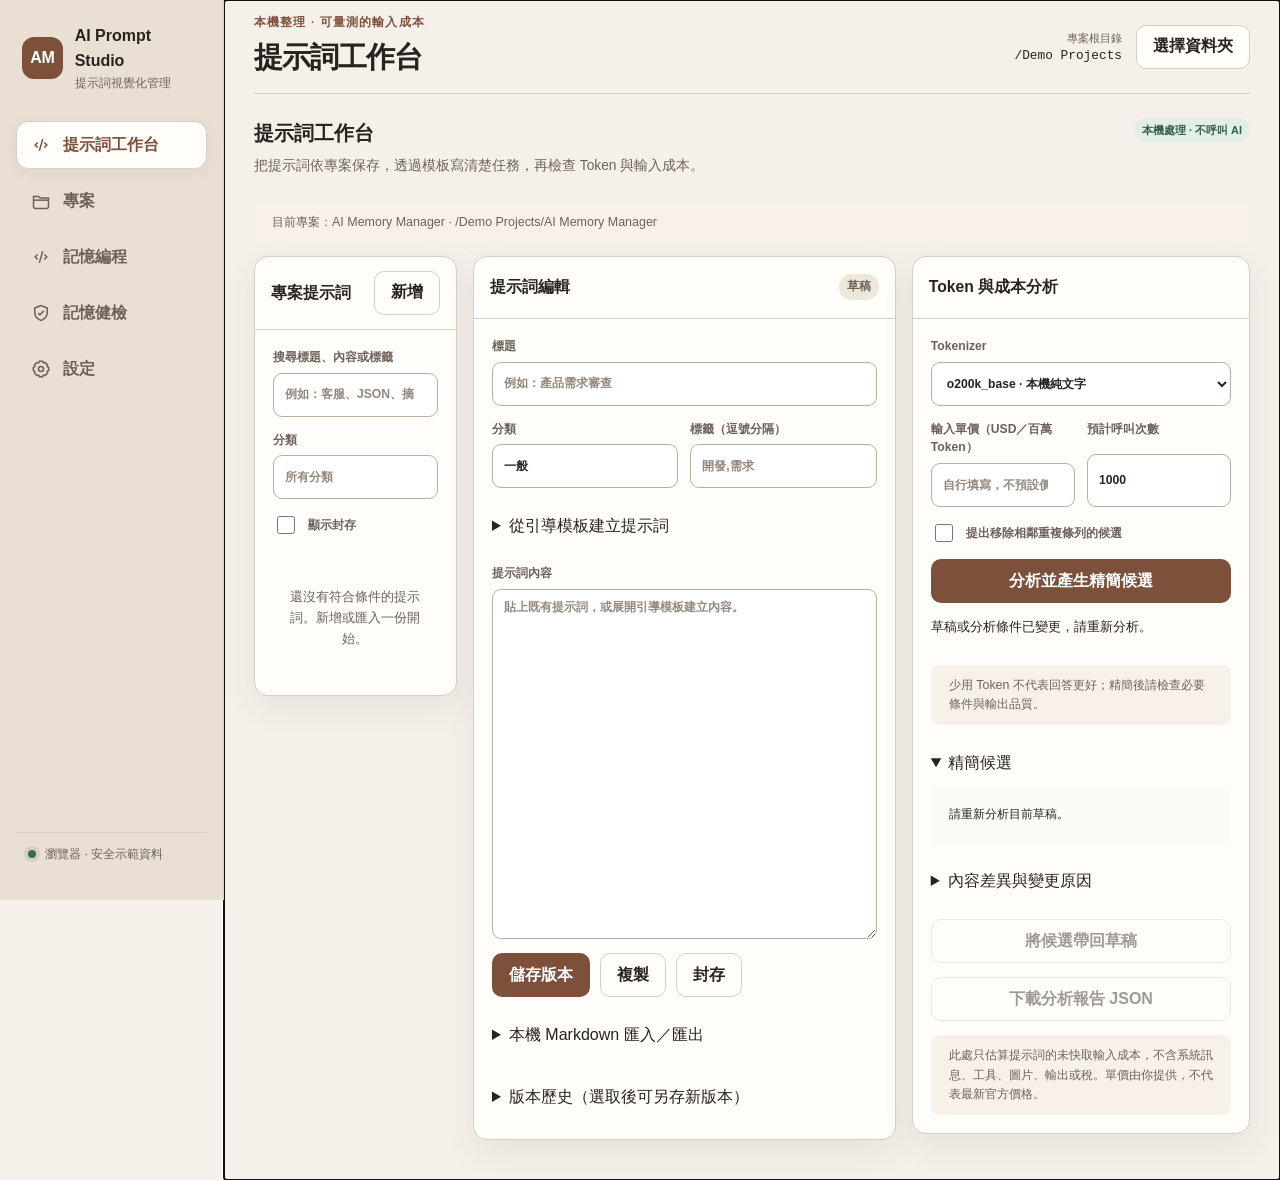
==== web-preview/index.html @ 44992b5a "Initial release of AI Prompt Studio" ====
<!doctype html>
<html lang="zh-Hant">
  <head>
    <meta charset="utf-8">
    <meta name="viewport" content="width=device-width, initial-scale=1">
    <meta name="color-scheme" content="light dark">
    <title>AI Prompt Studio · 提示詞視覺化管理</title>
    <link rel="stylesheet" href="./styles.css?v=2">
  </head>
  <body>
    <a class="skip-link" href="#mainContent">跳到主要內容</a>
    <div class="app-shell">
      <aside class="sidebar" aria-label="主導航">
        <div class="brand">
          <div class="brand-mark" aria-hidden="true">AM</div>
          <div><strong>AI Prompt Studio</strong><span>提示詞視覺化管理</span></div>
        </div>
        <nav class="nav-list" id="navList"></nav>
        <div class="sidebar-status">
          <span class="status-dot" aria-hidden="true"></span>
          <span id="runtimeLabel">確認執行環境中</span>
        </div>
      </aside>

      <main class="workspace" id="mainContent" tabindex="-1">
        <header class="topbar">
          <div>
            <p class="eyebrow">本機整理 · 可量測的輸入成本</p>
            <h1 id="pageTitle">專案</h1>
          </div>
          <div class="root-control">
            <div><span>專案根目錄</span><strong id="rootPathLabel">尚未選擇</strong></div>
            <button class="button secondary" id="chooseRootButton" type="button">選擇資料夾</button>
          </div>
        </header>

        <div class="global-message hidden" id="globalMessage" role="alert"></div>

        <section class="page" id="page-prompts" aria-labelledby="pageTitle"></section>

        <section class="page active" id="page-projects" aria-labelledby="pageTitle">
          <div class="page-intro">
            <div><h2>專案與記憶檔案</h2><p>先確認每個專案有哪些 Markdown，以及哪些會被 Agent 當成指令或記憶。</p></div>
            <button class="button secondary" id="refreshProjectsButton" type="button" disabled>重新掃描</button>
          </div>
          <div class="project-layout">
            <section class="panel project-list-panel" aria-labelledby="projectListTitle">
              <div class="panel-heading"><div><span class="step">01</span><h3 id="projectListTitle">選擇專案</h3></div><span class="count" id="projectCount">0</span></div>
              <div class="selection-list" id="projectList"><div class="empty-state">選擇根目錄後顯示專案。</div></div>
            </section>
            <section class="panel file-list-panel" aria-labelledby="fileListTitle">
              <div class="panel-heading"><div><span class="step">02</span><h3 id="fileListTitle">Markdown 地圖</h3></div><span class="count" id="fileCount">0</span></div>
              <div class="project-summary" id="projectSummary"></div>
              <div class="file-table-wrap">
                <table class="file-table">
                  <thead><tr><th>檔案</th><th>辨識結果</th><th>大小</th><th><span class="sr-only">操作</span></th></tr></thead>
                  <tbody id="fileTableBody"><tr><td colspan="4" class="empty-cell">尚未選擇專案。</td></tr></tbody>
                </table>
              </div>
            </section>
            <section class="panel file-preview-panel" aria-labelledby="filePreviewTitle">
              <div class="panel-heading"><div><span class="step">03</span><h3 id="filePreviewTitle">內容預覽</h3></div></div>
              <div class="preview-path" id="previewPath">未選擇檔案</div>
              <pre class="code-view muted" id="filePreview">從中間列表選擇 Markdown。</pre>
            </section>
          </div>
        </section>

        <section class="page" id="page-programming" aria-labelledby="pageTitle">
          <div class="page-intro">
            <div><h2>記憶編程</h2><p>結構化輸入會由本機規則編譯成 Markdown；先預覽與檢查 Diff，再安全寫回。</p></div>
            <div class="flow-steps" aria-label="操作流程"><span class="active">選檔</span><span>填寫</span><span>預覽</span><span>套用</span></div>
          </div>
          <div class="programming-layout">
            <section class="panel compiler-panel">
              <fieldset class="selector-grid">
                <legend>記憶檔案</legend>
                <label>Agent<select id="agentSelect"></select></label>
                <label>原生檔案<select id="fileTypeSelect"></select></label>
                <label class="wide">專案內路徑<input id="relativePathInput" type="text" autocomplete="off" spellcheck="false"></label>
              </fieldset>
              <div class="source-note" id="agentBehavior"></div>
              <div class="module-heading"><div><h3>選擇記憶模組</h3><p>只顯示適用於目前檔案的模組。</p></div></div>
              <div class="module-list" id="moduleList"></div>
              <form id="moduleForm" class="module-form" novalidate></form>
              <div class="sticky-actions">
                <button class="button secondary" id="clearFormButton" type="button">清除欄位</button>
                <button class="button primary" id="compileButton" type="button">產生預覽</button>
              </div>
            </section>
            <section class="panel result-panel">
              <div class="result-toolbar">
                <div class="segmented" role="tablist" aria-label="輸出檢視">
                  <button class="segment active" id="previewTab" role="tab" aria-selected="true" type="button">Markdown 預覽</button>
                  <button class="segment" id="diffTab" role="tab" aria-selected="false" type="button">Diff</button>
                </div>
                <button class="button primary" id="applyButton" type="button" disabled>套用到檔案</button>
              </div>
              <div class="compiler-status" id="compilerStatus">填寫左側欄位後產生預覽。</div>
              <div class="warning-list hidden" id="compileWarnings" role="status"></div>
              <pre class="code-view result-code" id="compileOutput"># 等待產生內容</pre>
              <div class="history-section">
                <div class="panel-heading"><div><h3>最近變更</h3></div><button class="text-button" id="refreshHistoryButton" type="button">重新整理</button></div>
                <div class="history-list" id="historyList"><div class="empty-state">尚無變更紀錄。</div></div>
              </div>
            </section>
          </div>
        </section>

        <section class="page" id="page-health" aria-labelledby="pageTitle">
          <div class="page-intro">
            <div><h2>記憶健檢</h2><p>檢查檔名、作用域、重複內容、檔案大小與可能洩漏的敏感資訊；不會自動修改。</p></div>
            <div class="inline-actions"><label>模擬 Agent<select id="healthAgentSelect"></select></label><button class="button primary" id="runHealthButton" type="button">開始健檢</button></div>
          </div>
          <div class="stat-grid" id="healthStats">
            <article class="stat-card"><span>錯誤</span><strong>—</strong></article><article class="stat-card"><span>警告</span><strong>—</strong></article><article class="stat-card"><span>提醒</span><strong>—</strong></article><article class="stat-card"><span>估算 token</span><strong>—</strong></article>
          </div>
          <div class="health-layout">
            <section class="panel"><div class="panel-heading"><div><h3>有效記憶模擬</h3><p id="loadBehavior">選擇專案後開始健檢。</p></div></div><ol class="memory-stack" id="effectiveFiles"><li class="empty-state">尚無結果。</li></ol></section>
            <section class="panel"><div class="panel-heading"><div><h3>健檢結果</h3></div><span class="count" id="issueCount">0</span></div><div class="issue-list" id="issueList"><div class="empty-state">健檢結果會顯示在這裡。</div></div></section>
          </div>
        </section>

        <section class="page" id="page-settings" aria-labelledby="pageTitle">
          <div class="page-intro"><div><h2>設定與規格來源</h2><p>確認 App 使用的 Agent 規格版本、查證日期與官方來源。</p></div></div>
          <div class="settings-layout">
            <section class="panel setting-card"><h3>本機安全</h3><dl><div><dt>核心模式</dt><dd>完全離線，不需 API Key</dd></div><div><dt>寫入方式</dt><dd>managed section + atomic replace</dd></div><div><dt>備份位置</dt><dd>macOS Application Support</dd></div></dl></section>
            <section class="panel setting-card"><h3>Agent 規格目錄</h3><dl><div><dt>版本</dt><dd id="catalogVersion">—</dd></div><div><dt>最後查證</dt><dd id="catalogVerified">—</dd></div><div><dt>正式支援</dt><dd>Codex、Claude Code、Gemini CLI、OpenClaw</dd></div></dl></section>
            <section class="panel sources-card"><div class="panel-heading"><div><h3>官方與代表性來源</h3><p>App 不會在執行時連線或自動下載模板。</p></div></div><div class="source-list" id="sourceList"></div></section>
            <section class="panel sources-card"><div class="panel-heading"><div><h3>第二階段相容性</h3><p>目前只提供資料說明，不承諾可寫入。</p></div></div><div class="future-list" id="futureList"></div></section>
          </div>
        </section>
      </main>
    </div>
    <div class="toast" id="toast" role="status" aria-live="polite"></div>
    <script type="module" src="./app.js?v=2"></script>
  </body>
</html>
---- web-preview/styles.css ----
:root {
  color-scheme: light;
  --bg: #f5f1ea;
  --surface: #fffdf9;
  --surface-strong: #ffffff;
  --surface-muted: #eee7dc;
  --text: #28231f;
  --text-muted: #6d6259;
  --border: #d8cec1;
  --border-strong: #bfae9d;
  --primary: #7d503c;
  --primary-hover: #684231;
  --primary-soft: #f1e1d7;
  --accent: #3f6956;
  --danger: #a43d3d;
  --warning: #93621c;
  --info: #496b80;
  --focus: #275f97;
  --shadow: 0 12px 32px rgb(65 48 36 / 8%);
  --radius-sm: 8px;
  --radius-md: 14px;
  --radius-lg: 20px;
  --sidebar-width: 224px;
  font-family: -apple-system, BlinkMacSystemFont, "SF Pro Text", "PingFang TC", "Noto Sans TC", sans-serif;
  font-size: 16px;
}

* { box-sizing: border-box; }
html, body { min-height: 100%; margin: 0; }
body { background: var(--bg); color: var(--text); line-height: 1.55; }
button, input, select, textarea { font: inherit; }
button, select { cursor: pointer; }
button:focus-visible, input:focus-visible, select:focus-visible, textarea:focus-visible, a:focus-visible { outline: 3px solid color-mix(in srgb, var(--focus) 36%, transparent); outline-offset: 2px; }
.sr-only { position: absolute; width: 1px; height: 1px; padding: 0; margin: -1px; overflow: hidden; clip: rect(0,0,0,0); white-space: nowrap; border: 0; }
.skip-link { position: fixed; left: 16px; top: -60px; z-index: 1000; padding: 10px 14px; border-radius: 8px; background: var(--text); color: white; transition: top 180ms ease; }
.skip-link:focus { top: 16px; }

.app-shell { min-height: 100dvh; display: grid; grid-template-columns: var(--sidebar-width) minmax(0, 1fr); }
.sidebar { position: sticky; top: 0; height: 100dvh; padding: 24px 16px; display: flex; flex-direction: column; gap: 28px; background: #e9dfd2; border-right: 1px solid var(--border); }
.brand { display: flex; align-items: center; gap: 12px; padding: 0 6px; }
.brand-mark { width: 42px; height: 42px; display: grid; place-items: center; border-radius: 12px; background: var(--primary); color: white; font-weight: 750; letter-spacing: -.03em; }
.brand strong, .brand span { display: block; }
.brand strong { font-size: 1rem; }
.brand span { color: var(--text-muted); font-size: .78rem; }
.nav-list { display: grid; gap: 8px; }
.nav-button { min-height: 48px; width: 100%; display: flex; align-items: center; gap: 12px; padding: 0 14px; border: 1px solid transparent; border-radius: 12px; background: transparent; color: var(--text-muted); text-align: left; font-weight: 650; transition: background 180ms ease, color 180ms ease, border-color 180ms ease; }
.nav-button svg { width: 20px; height: 20px; stroke-width: 1.8; }
.nav-button:hover { background: rgb(255 255 255 / 46%); color: var(--text); }
.nav-button.active { background: var(--surface); color: var(--primary); border-color: var(--border); box-shadow: 0 4px 14px rgb(64 43 30 / 6%); }
.sidebar-status { margin-top: auto; display: flex; align-items: center; gap: 9px; padding: 12px; color: var(--text-muted); font-size: .78rem; border-top: 1px solid var(--border); }
.status-dot { width: 8px; height: 8px; border-radius: 999px; background: var(--accent); box-shadow: 0 0 0 4px rgb(63 105 86 / 12%); }

.workspace { min-width: 0; padding: 0 30px 40px; }
.topbar { min-height: 94px; display: flex; align-items: center; justify-content: space-between; gap: 24px; border-bottom: 1px solid var(--border); }
.eyebrow { margin: 0 0 2px; color: var(--primary); font-size: .72rem; font-weight: 750; letter-spacing: .1em; text-transform: uppercase; }
h1, h2, h3, p { margin-top: 0; }
h1 { margin-bottom: 0; font-size: clamp(1.45rem, 2.3vw, 2rem); letter-spacing: -.035em; }
h2 { margin-bottom: 6px; font-size: 1.25rem; }
h3 { margin-bottom: 0; font-size: .98rem; }
.root-control { max-width: min(52vw, 620px); display: flex; align-items: center; gap: 14px; }
.root-control > div { min-width: 0; text-align: right; }
.root-control span, .root-control strong { display: block; }
.root-control span { color: var(--text-muted); font-size: .7rem; }
.root-control strong { overflow: hidden; text-overflow: ellipsis; white-space: nowrap; font: 500 .8rem ui-monospace, SFMono-Regular, Menlo, monospace; }

.button { min-height: 44px; padding: 0 16px; border-radius: 10px; border: 1px solid transparent; font-weight: 700; transition: background 160ms ease, border-color 160ms ease, color 160ms ease, opacity 160ms ease; }
.button.primary { background: var(--primary); color: white; }
.button.primary:hover:not(:disabled) { background: var(--primary-hover); }
.button.secondary { background: var(--surface); border-color: var(--border); color: var(--text); }
.button.secondary:hover:not(:disabled) { border-color: var(--border-strong); background: white; }
.button:disabled { cursor: not-allowed; opacity: .45; }
.text-button { min-height: 40px; border: 0; background: transparent; color: var(--primary); font-weight: 700; }

.global-message { margin: 18px 0 -2px; padding: 12px 14px; border: 1px solid #e3b6b6; border-radius: 10px; background: #fff0f0; color: #7f2525; }
.hidden { display: none !important; }
.page { display: none; padding-top: 24px; }
.page.active { display: block; animation: reveal 180ms ease-out; }
@keyframes reveal { from { opacity: 0; transform: translateY(3px); } to { opacity: 1; transform: none; } }
.page-intro { min-height: 64px; margin-bottom: 20px; display: flex; align-items: flex-start; justify-content: space-between; gap: 20px; }
.page-intro p, .panel-heading p, .module-heading p { margin-bottom: 0; color: var(--text-muted); font-size: .86rem; }

.panel { min-width: 0; border: 1px solid var(--border); border-radius: var(--radius-md); background: var(--surface); box-shadow: var(--shadow); overflow: hidden; }
.panel-heading { min-height: 62px; padding: 14px 16px; display: flex; align-items: center; justify-content: space-between; gap: 12px; border-bottom: 1px solid var(--border); }
.panel-heading > div:first-child { display: flex; align-items: center; gap: 10px; min-width: 0; }
.panel-heading > div:first-child:has(p) { display: block; }
.step { width: 27px; height: 27px; display: grid; place-items: center; border-radius: 8px; background: var(--primary-soft); color: var(--primary); font-size: .68rem; font-weight: 800; }
.count { min-width: 28px; height: 26px; padding: 0 8px; display: grid; place-items: center; border-radius: 999px; background: var(--surface-muted); color: var(--text-muted); font-size: .72rem; font-weight: 750; }
.empty-state, .empty-cell { padding: 24px 16px; color: var(--text-muted); font-size: .84rem; text-align: center; }

.project-layout { display: grid; grid-template-columns: minmax(180px, .72fr) minmax(420px, 1.65fr) minmax(280px, 1fr); gap: 16px; min-height: 590px; }
.selection-list { padding: 8px; display: grid; align-content: start; gap: 4px; }
.selection-item { width: 100%; min-height: 48px; padding: 9px 10px; display: flex; align-items: center; justify-content: space-between; gap: 8px; border: 1px solid transparent; border-radius: 9px; background: transparent; color: var(--text); text-align: left; }
.selection-item:hover { background: var(--surface-muted); }
.selection-item.active { background: var(--primary-soft); border-color: #dbc0b0; color: #5f3928; }
.selection-item small { color: var(--text-muted); }
.project-summary { min-height: 48px; padding: 10px 16px; display: flex; align-items: center; gap: 8px; border-bottom: 1px solid var(--border); color: var(--text-muted); font-size: .78rem; }
.agent-chip, .recognition-chip { display: inline-flex; align-items: center; min-height: 24px; padding: 2px 8px; border-radius: 999px; background: #e3eee7; color: #315d49; font-size: .68rem; font-weight: 700; white-space: nowrap; }
.recognition-chip.generic { background: var(--surface-muted); color: var(--text-muted); }
.classification { display: flex; align-items: center; gap: 6px; margin: 2px 0; }
.classification small { color: var(--text-muted); font-size: .66rem; line-height: 1.35; }
.file-table-wrap { max-height: 518px; overflow: auto; }
.file-table { width: 100%; border-collapse: collapse; font-size: .79rem; }
.file-table th { position: sticky; top: 0; z-index: 1; padding: 9px 12px; background: #f8f4ee; color: var(--text-muted); text-align: left; font-size: .69rem; letter-spacing: .03em; }
.file-table td { padding: 11px 12px; border-top: 1px solid var(--border); vertical-align: middle; }
.file-name { max-width: 280px; overflow-wrap: anywhere; font-family: ui-monospace, SFMono-Regular, Menlo, monospace; }
.row-action { min-width: 40px; min-height: 40px; border: 0; border-radius: 8px; background: transparent; color: var(--primary); font-weight: 700; }
.row-action:hover { background: var(--primary-soft); }
.file-preview-panel { display: flex; flex-direction: column; }
.preview-path { padding: 10px 14px; border-bottom: 1px solid var(--border); color: var(--text-muted); font: .74rem ui-monospace, SFMono-Regular, Menlo, monospace; overflow-wrap: anywhere; }
.code-view { margin: 0; padding: 18px; overflow: auto; white-space: pre-wrap; overflow-wrap: anywhere; color: #292623; background: #fbfaf7; font: .76rem/1.65 ui-monospace, SFMono-Regular, Menlo, Monaco, monospace; tab-size: 2; }
.file-preview-panel .code-view { flex: 1; max-height: 512px; }
.code-view.muted { color: var(--text-muted); }

.programming-layout { display: grid; grid-template-columns: minmax(430px, .92fr) minmax(500px, 1.08fr); gap: 16px; align-items: start; }
.compiler-panel { overflow: visible; }
.selector-grid { margin: 0; padding: 18px; display: grid; grid-template-columns: 1fr 1fr; gap: 12px; border: 0; border-bottom: 1px solid var(--border); }
.selector-grid legend { padding-top: 18px; font-weight: 750; }
label { display: grid; gap: 6px; color: var(--text-muted); font-size: .76rem; font-weight: 650; }
label.wide { grid-column: 1 / -1; }
input, select, textarea { width: 100%; min-height: 44px; padding: 9px 11px; border: 1px solid var(--border-strong); border-radius: 9px; background: var(--surface-strong); color: var(--text); }
textarea { min-height: 96px; resize: vertical; line-height: 1.5; }
input::placeholder, textarea::placeholder { color: #94887e; }
.source-note { padding: 11px 18px; background: #f7f1e9; color: var(--text-muted); font-size: .78rem; }
.module-heading { padding: 18px 18px 10px; }
.module-list { padding: 0 18px 14px; display: grid; grid-template-columns: repeat(2, minmax(0, 1fr)); gap: 8px; }
.module-card { min-height: 76px; padding: 10px 12px; border: 1px solid var(--border); border-radius: 10px; background: var(--surface-strong); color: var(--text); text-align: left; }
.module-card strong, .module-card span { display: block; }
.module-card strong { margin-bottom: 3px; font-size: .82rem; }
.module-card span { color: var(--text-muted); font-size: .7rem; line-height: 1.35; }
.module-card:hover { border-color: var(--border-strong); }
.module-card.active { border-color: var(--primary); background: var(--primary-soft); }
.module-form { padding: 16px 18px 8px; display: grid; gap: 14px; border-top: 1px solid var(--border); }
.field-help { color: var(--text-muted); font-weight: 400; }
.required { color: var(--danger); }
.sticky-actions { position: sticky; bottom: 0; padding: 12px 18px; display: flex; justify-content: flex-end; gap: 10px; border-top: 1px solid var(--border); background: rgb(255 253 249 / 94%); backdrop-filter: blur(8px); }
.result-panel { position: sticky; top: 16px; }
.result-toolbar { min-height: 62px; padding: 10px 14px; display: flex; align-items: center; justify-content: space-between; gap: 10px; border-bottom: 1px solid var(--border); }
.segmented { display: flex; padding: 3px; border-radius: 9px; background: var(--surface-muted); }
.segment { min-height: 36px; padding: 0 12px; border: 0; border-radius: 7px; background: transparent; color: var(--text-muted); font-size: .75rem; font-weight: 700; }
.segment.active { background: var(--surface-strong); color: var(--text); box-shadow: 0 2px 8px rgb(60 42 30 / 8%); }
.compiler-status { padding: 9px 16px; border-bottom: 1px solid var(--border); color: var(--text-muted); font-size: .76rem; }
.warning-list { padding: 10px 16px; border-bottom: 1px solid #dfc99a; background: #fff7df; color: #75501b; font-size: .76rem; }
.warning-list div + div { margin-top: 4px; }
.result-code { height: 440px; white-space: pre; }
.diff-add { color: #23623f; background: #e6f5eb; }
.diff-remove { color: #8a3030; background: #fde8e8; }
.history-section { border-top: 1px solid var(--border); }
.history-list { max-height: 220px; overflow: auto; }
.history-item { min-height: 58px; padding: 9px 14px; display: flex; align-items: center; justify-content: space-between; gap: 12px; border-top: 1px solid var(--border); }
.history-item:first-child { border-top: 0; }
.history-item strong, .history-item span { display: block; }
.history-item strong { font: .75rem ui-monospace, SFMono-Regular, Menlo, monospace; }
.history-item span { color: var(--text-muted); font-size: .69rem; }

.inline-actions { display: flex; align-items: end; gap: 10px; }
.inline-actions label { min-width: 190px; }
.stat-grid { margin-bottom: 16px; display: grid; grid-template-columns: repeat(4, 1fr); gap: 12px; }
.stat-card { padding: 16px 18px; border: 1px solid var(--border); border-radius: 12px; background: var(--surface); }
.stat-card span, .stat-card strong { display: block; }
.stat-card span { color: var(--text-muted); font-size: .74rem; }
.stat-card strong { margin-top: 4px; font-size: 1.55rem; font-variant-numeric: tabular-nums; }
.health-layout { display: grid; grid-template-columns: .8fr 1.2fr; gap: 16px; }
.memory-stack { margin: 0; padding: 14px 18px 20px 46px; }
.memory-stack li { padding: 8px 8px; }
.memory-stack code { font-size: .78rem; }
.memory-stack span { display: block; color: var(--text-muted); font-size: .72rem; }
.issue-list { max-height: 540px; overflow: auto; }
.issue-item { padding: 13px 16px; display: grid; grid-template-columns: 74px 1fr; gap: 10px; border-top: 1px solid var(--border); }
.issue-item:first-child { border-top: 0; }
.severity { height: 24px; display: grid; place-items: center; border-radius: 999px; font-size: .66rem; font-weight: 800; }
.severity.error { background: #fbe3e3; color: var(--danger); }
.severity.warning { background: #fff0cd; color: var(--warning); }
.severity.info { background: #e7f0f5; color: var(--info); }
.issue-item strong, .issue-item span { display: block; }
.issue-item strong { font-size: .84rem; }
.issue-item p { margin: 3px 0 0; color: var(--text-muted); font-size: .75rem; }
.issue-item code { display: inline-block; margin-top: 6px; color: var(--primary); font-size: .7rem; }

.settings-layout { display: grid; grid-template-columns: 1fr 1fr; gap: 16px; }
.setting-card { padding: 18px; }
dl { margin-bottom: 0; }
dl > div { padding: 10px 0; display: grid; grid-template-columns: 120px 1fr; gap: 12px; border-bottom: 1px solid var(--border); }
dl > div:last-child { border-bottom: 0; }
dt { color: var(--text-muted); font-size: .76rem; }
dd { margin: 0; font-size: .8rem; font-weight: 650; }
.sources-card { grid-column: 1 / -1; }
.source-list, .future-list { padding: 8px; display: grid; grid-template-columns: repeat(2, minmax(0, 1fr)); gap: 8px; }
.source-item, .future-item { padding: 11px 12px; border: 1px solid var(--border); border-radius: 9px; background: #fff; }
.source-item strong, .source-item span, .future-item strong, .future-item span { display: block; }
.source-item strong, .future-item strong { font-size: .8rem; }
.source-item span, .future-item span { color: var(--text-muted); font-size: .7rem; overflow-wrap: anywhere; }
.source-item a { color: var(--primary); text-decoration-thickness: 1px; }
.toast { position: fixed; right: 24px; bottom: 24px; z-index: 100; max-width: 390px; padding: 12px 16px; border-radius: 10px; background: #2c2926; color: white; box-shadow: 0 12px 35px rgb(0 0 0 / 22%); opacity: 0; transform: translateY(10px); pointer-events: none; transition: opacity 180ms ease, transform 180ms ease; }
.toast.show { opacity: 1; transform: none; }

@media (max-width: 1180px) {
  .project-layout { grid-template-columns: 210px minmax(400px, 1fr); }
  .file-preview-panel { grid-column: 1 / -1; min-height: 360px; }
  .programming-layout { grid-template-columns: 1fr; }
  .result-panel { position: static; }
}
@media (max-width: 820px) {
  :root { --sidebar-width: 74px; }
  .sidebar { padding: 18px 10px; }
  .brand { justify-content: center; padding: 0; }
  .brand > div:last-child, .nav-button span, .sidebar-status span:last-child { display: none; }
  .nav-button { justify-content: center; padding: 0; }
  .workspace { padding: 0 18px 32px; }
  .topbar { align-items: flex-start; padding: 18px 0; }
  .root-control { align-items: flex-end; flex-direction: column; }
  .root-control > div { display: none; }
  .project-layout, .health-layout, .settings-layout { grid-template-columns: 1fr; }
  .project-list-panel, .file-list-panel, .file-preview-panel, .sources-card { grid-column: 1; }
  .stat-grid { grid-template-columns: 1fr 1fr; }
}
@media (max-width: 560px) {
  :root { --sidebar-width: 0px; }
  .app-shell { display: block; }
  .sidebar { position: sticky; z-index: 20; width: 100%; height: auto; padding: 8px 12px; flex-direction: row; align-items: center; border-right: 0; border-bottom: 1px solid var(--border); }
  .brand, .sidebar-status { display: none; }
  .nav-list { width: 100%; grid-template-columns: repeat(4, 1fr); gap: 4px; }
  .nav-button { min-height: 48px; }
  .workspace { padding: 0 12px 24px; }
  .topbar { min-height: 76px; }
  .eyebrow { display: none; }
  .page-intro { display: block; }
  .page-intro > .button, .inline-actions { margin-top: 12px; }
  .inline-actions { align-items: stretch; flex-direction: column; }
  .selector-grid, .module-list, .source-list, .future-list { grid-template-columns: 1fr; }
  .selector-grid label.wide { grid-column: 1; }
  .result-toolbar { align-items: stretch; flex-direction: column; }
  .stat-grid { grid-template-columns: 1fr 1fr; }
  .file-table-wrap { max-height: none; overflow: visible; }
  .file-table, .file-table tbody { display: block; }
  .file-table thead { display: none; }
  .file-table tr { padding: 12px; display: grid; grid-template-columns: minmax(0, 1fr) auto; gap: 8px 12px; border-top: 1px solid var(--border); }
  .file-table td { min-width: 0; padding: 0; border: 0; }
  .file-table td:nth-child(1) { grid-column: 1; grid-row: 1; font-weight: 700; }
  .file-table td:nth-child(2) { grid-column: 1; grid-row: 2 / span 2; }
  .file-table td:nth-child(3) { grid-column: 2; grid-row: 1; white-space: nowrap; }
  .file-table td:nth-child(4) { grid-column: 2; grid-row: 2 / span 2; display: grid; align-content: start; }
  .file-name { max-width: none; word-break: break-word; }
  .recognition-chip { margin: 2px 2px 2px 0; white-space: normal; }
  .classification { align-items: flex-start; flex-direction: column; gap: 1px; }
  .row-action { min-width: 52px; }
}
@media (prefers-reduced-motion: reduce) {
  *, *::before, *::after { scroll-behavior: auto !important; animation-duration: .01ms !important; transition-duration: .01ms !important; }
}

.prompt-layout { display: grid; grid-template-columns: minmax(190px,.6fr) minmax(330px,1.25fr) minmax(290px,1fr); gap: 16px; align-items: start; }
.prompt-fields { display: grid; gap: 14px; padding: 18px; }
.prompt-pair { display: grid; grid-template-columns: repeat(2,minmax(0,1fr)); gap: 12px; }
.prompt-editor { min-height: 350px; font-family: ui-monospace, SFMono-Regular, monospace; }
.prompt-result { max-height: 320px; }
.prompt-metrics { display: grid; grid-template-columns: repeat(3,minmax(0,1fr)); gap: 10px; }
.prompt-metrics div { display: grid; gap: 6px; }
.prompt-metrics strong { font-size: 1.2rem; color: var(--primary); }
.prompt-metrics span { font-size: .75rem; color: var(--text-muted); }
.prompt-metrics p { grid-column: 1/-1; line-height: 1.6; font-size: .8rem; }
.prompt-layout summary { cursor: pointer; padding: 12px 0; line-height: 1.5; }
.check-label { display: flex; flex-direction: row; align-items: center; gap: 10px; line-height: 1.5; }
.check-label input { width: 18px; min-height: 18px; }
.prompt-actions { flex-wrap: wrap; }
.prompt-library .selection-item span { display: grid; gap: 8px; text-align: left; overflow-wrap: anywhere; }
.prompt-layout pre { max-width: 100%; }
.prompt-layout .source-note { margin: 0; border-radius: 8px; }
@media (max-width: 1250px) { .prompt-layout { grid-template-columns: minmax(200px,.6fr) minmax(0,1.4fr); } .prompt-layout > section:last-child { grid-column: 1/-1; } }
@media (max-width: 760px) { .prompt-layout { grid-template-columns: minmax(0,1fr); } .prompt-layout > section:last-child { grid-column: auto; } .prompt-pair { grid-template-columns: minmax(0,1fr); } }
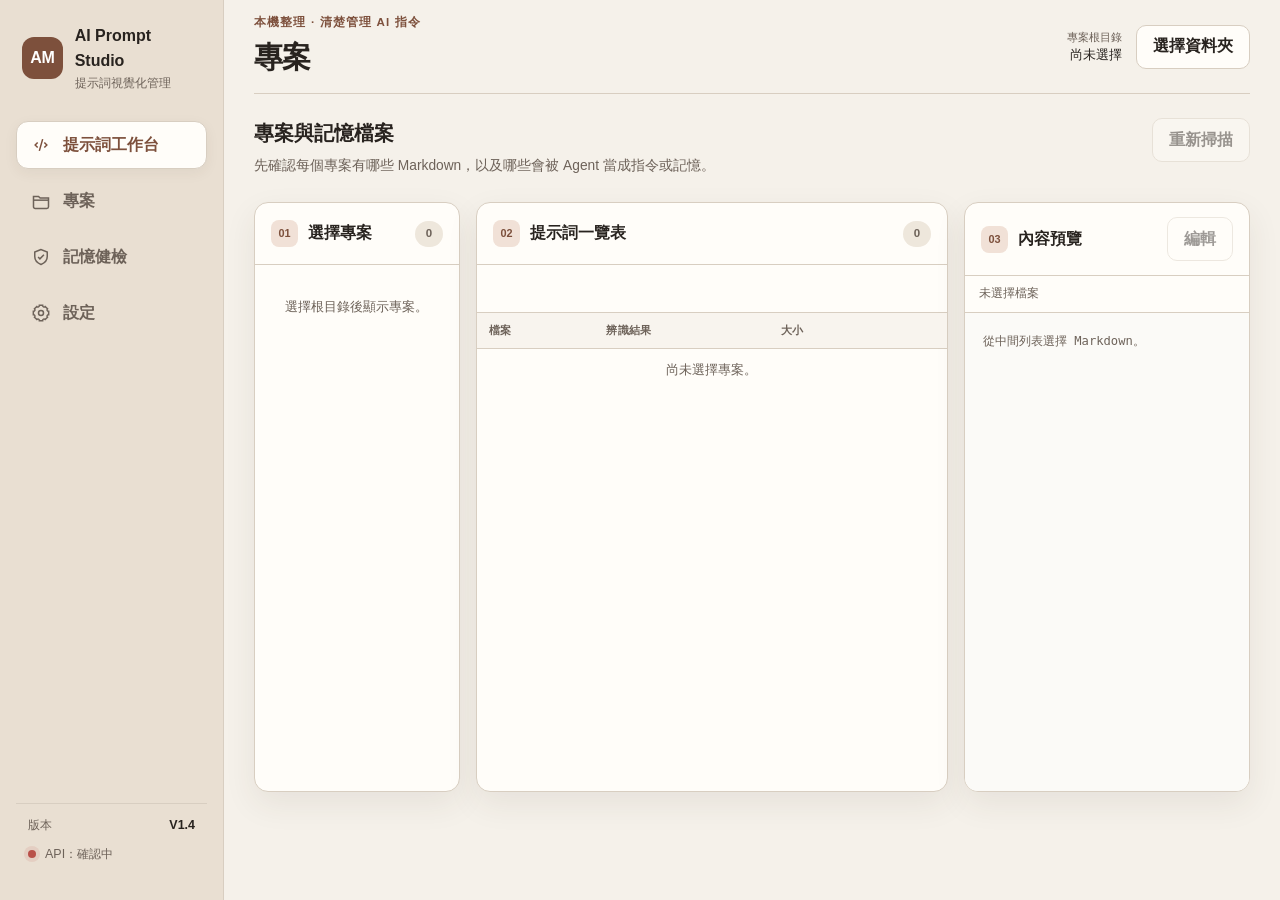
==== commit 39ab9fc2: "feat: release AI Prompt Studio V1.4" ====
--- a/web-preview/index.html
+++ b/web-preview/index.html
@@ -16,16 +16,16 @@
           <div><strong>AI Prompt Studio</strong><span>提示詞視覺化管理</span></div>
         </div>
         <nav class="nav-list" id="navList"></nav>
-        <div class="sidebar-status">
-          <span class="status-dot" aria-hidden="true"></span>
-          <span id="runtimeLabel">確認執行環境中</span>
+        <div class="sidebar-status" aria-live="polite">
+          <div class="sidebar-status-row"><span class="sidebar-status-label">版本</span><strong id="appVersion">V1.4</strong></div>
+          <div class="sidebar-status-row"><span class="status-dot api-unconfigured" id="apiStatusDot" aria-hidden="true"></span><span class="status-text" id="apiStatusText">API：確認中</span></div>
         </div>
       </aside>
 
       <main class="workspace" id="mainContent" tabindex="-1">
         <header class="topbar">
           <div>
-            <p class="eyebrow">本機整理 · 可量測的輸入成本</p>
+            <p class="eyebrow">本機整理 · 清楚管理 AI 指令</p>
             <h1 id="pageTitle">專案</h1>
           </div>
           <div class="root-control">
@@ -49,7 +49,7 @@
               <div class="selection-list" id="projectList"><div class="empty-state">選擇根目錄後顯示專案。</div></div>
             </section>
             <section class="panel file-list-panel" aria-labelledby="fileListTitle">
-              <div class="panel-heading"><div><span class="step">02</span><h3 id="fileListTitle">Markdown 地圖</h3></div><span class="count" id="fileCount">0</span></div>
+              <div class="panel-heading"><div><span class="step">02</span><h3 id="fileListTitle">提示詞一覽表</h3></div><span class="count" id="fileCount">0</span></div>
               <div class="project-summary" id="projectSummary"></div>
               <div class="file-table-wrap">
                 <table class="file-table">
@@ -59,7 +59,7 @@
               </div>
             </section>
             <section class="panel file-preview-panel" aria-labelledby="filePreviewTitle">
-              <div class="panel-heading"><div><span class="step">03</span><h3 id="filePreviewTitle">內容預覽</h3></div></div>
+              <div class="panel-heading"><div><span class="step">03</span><h3 id="filePreviewTitle">內容預覽</h3></div><button class="button secondary" id="editFileButton" disabled>編輯</button></div>
               <div class="preview-path" id="previewPath">未選擇檔案</div>
               <pre class="code-view muted" id="filePreview">從中間列表選擇 Markdown。</pre>
             </section>
@@ -109,24 +109,25 @@
 
         <section class="page" id="page-health" aria-labelledby="pageTitle">
           <div class="page-intro">
-            <div><h2>記憶健檢</h2><p>檢查檔名、作用域、重複內容、檔案大小與可能洩漏的敏感資訊；不會自動修改。</p></div>
-            <div class="inline-actions"><label>模擬 Agent<select id="healthAgentSelect"></select></label><button class="button primary" id="runHealthButton" type="button">開始健檢</button></div>
+            <div><h2>記憶健檢</h2><p>選擇資料夾後自動檢查敏感資訊、攻擊指令與重複內容。點選檔案查看問題位置。</p></div>
+            <div class="inline-actions"><label class="hidden">Agent<select id="healthAgentSelect"></select></label><button class="button primary" id="runHealthButton" type="button">重新健檢</button></div>
           </div>
           <div class="stat-grid" id="healthStats">
-            <article class="stat-card"><span>錯誤</span><strong>—</strong></article><article class="stat-card"><span>警告</span><strong>—</strong></article><article class="stat-card"><span>提醒</span><strong>—</strong></article><article class="stat-card"><span>估算 token</span><strong>—</strong></article>
+            <article class="stat-card"><span>敏感／錯誤</span><strong>—</strong></article><article class="stat-card"><span>風險待確認</span><strong>—</strong></article><article class="stat-card"><span>整理建議</span><strong>—</strong></article><article class="stat-card"><span>掃描文件</span><strong>—</strong></article>
           </div>
           <div class="health-layout">
-            <section class="panel"><div class="panel-heading"><div><h3>有效記憶模擬</h3><p id="loadBehavior">選擇專案後開始健檢。</p></div></div><ol class="memory-stack" id="effectiveFiles"><li class="empty-state">尚無結果。</li></ol></section>
-            <section class="panel"><div class="panel-heading"><div><h3>健檢結果</h3></div><span class="count" id="issueCount">0</span></div><div class="issue-list" id="issueList"><div class="empty-state">健檢結果會顯示在這裡。</div></div></section>
+            <section class="panel"><div class="panel-heading"><h3>需要確認的文件</h3></div><div id="healthFiles" class="selection-list"><p class="empty-state">選擇資料夾後顯示結果。</p></div></section>
+            <section class="panel" id="healthPreview"><p class="empty-state">選擇左側文件，查看標示的問題行。</p></section>
           </div>
+          <p class="source-note" id="healthScope">掃描 Markdown 與技能文件，所有分析在本機進行。</p>
+          <p class="field-help">規則參考：<a href="https://cheatsheetseries.owasp.org/cheatsheets/LLM_Prompt_Injection_Prevention_Cheat_Sheet.html" target="_blank" rel="noreferrer">OWASP Prompt Injection Prevention</a> · 查證 2026-10-07</p>
         </section>
 
         <section class="page" id="page-settings" aria-labelledby="pageTitle">
           <div class="page-intro"><div><h2>設定與規格來源</h2><p>確認 App 使用的 Agent 規格版本、查證日期與官方來源。</p></div></div>
           <div class="settings-layout">
-            <section class="panel setting-card"><h3>本機安全</h3><dl><div><dt>核心模式</dt><dd>完全離線，不需 API Key</dd></div><div><dt>寫入方式</dt><dd>managed section + atomic replace</dd></div><div><dt>備份位置</dt><dd>macOS Application Support</dd></div></dl></section>
             <section class="panel setting-card"><h3>Agent 規格目錄</h3><dl><div><dt>版本</dt><dd id="catalogVersion">—</dd></div><div><dt>最後查證</dt><dd id="catalogVerified">—</dd></div><div><dt>正式支援</dt><dd>Codex、Claude Code、Gemini CLI、OpenClaw</dd></div></dl></section>
-            <section class="panel sources-card"><div class="panel-heading"><div><h3>官方與代表性來源</h3><p>App 不會在執行時連線或自動下載模板。</p></div></div><div class="source-list" id="sourceList"></div></section>
+            <section class="panel sources-card"><div class="panel-heading"><div><h3>官方與代表性來源</h3><p>模板內建且不自動下載；只有明確確認的 AI 分析會連線。</p></div></div><div class="source-list" id="sourceList"></div></section>
             <section class="panel sources-card"><div class="panel-heading"><div><h3>第二階段相容性</h3><p>目前只提供資料說明，不承諾可寫入。</p></div></div><div class="future-list" id="futureList"></div></section>
           </div>
         </section>
--- a/web-preview/styles.css
+++ b/web-preview/styles.css
@@ -34,6 +34,10 @@
 .sr-only { position: absolute; width: 1px; height: 1px; padding: 0; margin: -1px; overflow: hidden; clip: rect(0,0,0,0); white-space: nowrap; border: 0; }
 .skip-link { position: fixed; left: 16px; top: -60px; z-index: 1000; padding: 10px 14px; border-radius: 8px; background: var(--text); color: white; transition: top 180ms ease; }
 .skip-link:focus { top: 16px; }
+.cloud-settings { min-width: 0; }
+.cloud-settings p, .cloud-analysis p { overflow-wrap: anywhere; }
+.cloud-analysis { margin-top: 14px; }
+#cloudResult { white-space: pre-wrap; overflow-wrap: anywhere; max-height: 420px; }
 
 .app-shell { min-height: 100dvh; display: grid; grid-template-columns: var(--sidebar-width) minmax(0, 1fr); }
 .sidebar { position: sticky; top: 0; height: 100dvh; padding: 24px 16px; display: flex; flex-direction: column; gap: 28px; background: #e9dfd2; border-right: 1px solid var(--border); }
@@ -47,8 +51,14 @@
 .nav-button svg { width: 20px; height: 20px; stroke-width: 1.8; }
 .nav-button:hover { background: rgb(255 255 255 / 46%); color: var(--text); }
 .nav-button.active { background: var(--surface); color: var(--primary); border-color: var(--border); box-shadow: 0 4px 14px rgb(64 43 30 / 6%); }
-.sidebar-status { margin-top: auto; display: flex; align-items: center; gap: 9px; padding: 12px; color: var(--text-muted); font-size: .78rem; border-top: 1px solid var(--border); }
-.status-dot { width: 8px; height: 8px; border-radius: 999px; background: var(--accent); box-shadow: 0 0 0 4px rgb(63 105 86 / 12%); }
+.sidebar-status { margin-top: auto; display: grid; gap: 9px; padding: 12px; color: var(--text-muted); font-size: .78rem; border-top: 1px solid var(--border); }
+.sidebar-status-row { display:flex; align-items:center; gap:9px; min-width:0; }
+.sidebar-status-row:first-child { justify-content:space-between; }
+.sidebar-status-label { color:var(--text-muted); }.sidebar-status strong { color:var(--text); font-variant-numeric:tabular-nums; }
+.status-dot { width: 8px; height: 8px; flex:0 0 8px; border-radius: 999px; box-shadow: 0 0 0 4px rgb(63 105 86 / 12%); }
+.status-dot.api-connected { background:#3f6956; box-shadow:0 0 0 4px rgb(63 105 86 / 12%); }
+.status-dot.api-unconfigured { background:#b95049; box-shadow:0 0 0 4px rgb(185 80 73 / 12%); }
+.status-dot.api-error,.status-dot.api-checking { background:#b87719; box-shadow:0 0 0 4px rgb(184 119 25 / 12%); }
 
 .workspace { min-width: 0; padding: 0 30px 40px; }
 .topbar { min-height: 94px; display: flex; align-items: center; justify-content: space-between; gap: 24px; border-bottom: 1px solid var(--border); }
@@ -102,7 +112,10 @@
 .file-table { width: 100%; border-collapse: collapse; font-size: .79rem; }
 .file-table th { position: sticky; top: 0; z-index: 1; padding: 9px 12px; background: #f8f4ee; color: var(--text-muted); text-align: left; font-size: .69rem; letter-spacing: .03em; }
 .file-table td { padding: 11px 12px; border-top: 1px solid var(--border); vertical-align: middle; }
+.file-table td:nth-child(3) { white-space: nowrap; }
 .file-name { max-width: 280px; overflow-wrap: anywhere; font-family: ui-monospace, SFMono-Regular, Menlo, monospace; }
+.file-path { display: block; }
+.file-description { display: -webkit-box; -webkit-box-orient: vertical; -webkit-line-clamp: 2; overflow: hidden; margin-top: 5px; color: var(--text-muted); font-family: -apple-system, BlinkMacSystemFont, "Segoe UI", sans-serif; font-size: .73rem; font-weight: 400; line-height: 1.5; overflow-wrap: anywhere; }
 .row-action { min-width: 40px; min-height: 40px; border: 0; border-radius: 8px; background: transparent; color: var(--primary); font-weight: 700; }
 .row-action:hover { background: var(--primary-soft); }
 .file-preview-panel { display: flex; flex-direction: column; }
@@ -167,7 +180,7 @@
 .issue-list { max-height: 540px; overflow: auto; }
 .issue-item { padding: 13px 16px; display: grid; grid-template-columns: 74px 1fr; gap: 10px; border-top: 1px solid var(--border); }
 .issue-item:first-child { border-top: 0; }
-.severity { height: 24px; display: grid; place-items: center; border-radius: 999px; font-size: .66rem; font-weight: 800; }
+.severity { height: 24px; display: grid; place-items: center; border-radius: 999px; font-size: .66rem; font-weight: 800; text-align: center; }
 .severity.error { background: #fbe3e3; color: var(--danger); }
 .severity.warning { background: #fff0cd; color: var(--warning); }
 .severity.info { background: #e7f0f5; color: var(--info); }
@@ -203,7 +216,7 @@
   :root { --sidebar-width: 74px; }
   .sidebar { padding: 18px 10px; }
   .brand { justify-content: center; padding: 0; }
-  .brand > div:last-child, .nav-button span, .sidebar-status span:last-child { display: none; }
+  .brand > div:last-child, .nav-button span, .sidebar-status { display: none; }
   .nav-button { justify-content: center; padding: 0; }
   .workspace { padding: 0 18px 32px; }
   .topbar { align-items: flex-start; padding: 18px 0; }
@@ -248,7 +261,7 @@
   *, *::before, *::after { scroll-behavior: auto !important; animation-duration: .01ms !important; transition-duration: .01ms !important; }
 }
 
-.prompt-layout { display: grid; grid-template-columns: minmax(190px,.6fr) minmax(330px,1.25fr) minmax(290px,1fr); gap: 16px; align-items: start; }
+.prompt-layout { display: grid; grid-template-columns: minmax(220px,.65fr) minmax(0,1.7fr); gap: 16px; align-items: start; }
 .prompt-fields { display: grid; gap: 14px; padding: 18px; }
 .prompt-pair { display: grid; grid-template-columns: repeat(2,minmax(0,1fr)); gap: 12px; }
 .prompt-editor { min-height: 350px; font-family: ui-monospace, SFMono-Regular, monospace; }
@@ -262,8 +275,96 @@
 .check-label { display: flex; flex-direction: row; align-items: center; gap: 10px; line-height: 1.5; }
 .check-label input { width: 18px; min-height: 18px; }
 .prompt-actions { flex-wrap: wrap; }
-.prompt-library .selection-item span { display: grid; gap: 8px; text-align: left; overflow-wrap: anywhere; }
+.prompt-library-body { display: grid; gap: 12px; padding: 14px; }
+.library-block { padding: 14px; border: 1px solid var(--border); border-radius: 11px; background: #fffdfa; }
+.library-create { background: #f7f0e7; border-color: #dbc9b8; }
+.library-section-heading { margin-bottom: 11px; }
+.library-title-row { display: flex; align-items: flex-start; justify-content: space-between; gap: 10px; }
+.library-section-heading h4 { margin: 0; color: var(--text); font-size: .9rem; font-weight: 800; letter-spacing: .01em; }
+.library-section-heading p { margin: 5px 0 0; color: var(--text-muted); font-size: .73rem; line-height: 1.55; }
+.library-create .button { width: 100%; }
+.compact-button { width: auto; flex: 0 0 auto; padding: 8px 10px; font-size: .75rem; }
+.template-search { display: grid; gap: 6px; margin-bottom: 12px; color: var(--text-muted); font-size: .72rem; font-weight: 720; }
+.template-groups { display: grid; gap: 12px; }
+.template-group { min-width: 0; padding: 10px; border: 1px solid #ded3c7; border-radius: 10px; background: #f9f5ef; transition: border-color 140ms ease, background 140ms ease; }
+.template-group.drag-over { border-color: var(--primary); background: #f3e5d8; box-shadow: inset 0 0 0 1px #98705a; }
+.template-group header { display: flex; align-items: center; justify-content: space-between; gap: 8px; margin: 0 0 8px; }
+.template-group header strong { min-width: 0; font-size: .76rem; color: var(--primary); overflow-wrap: anywhere; }
+.template-group header span { min-width: 22px; padding: 2px 7px; border-radius: 999px; background: #eaded1; color: #705444; text-align: center; font-size: .67rem; font-weight: 800; }
+.template-group-items { display: grid; gap: 7px; min-height: 34px; }
+.template-card { width: 100%; display: grid; gap: 4px; padding: 10px 11px; border: 1px solid #e0d6cb; border-radius: 8px; background: #fff; color: var(--text); text-align: left; cursor: pointer; box-shadow: none; }
+.template-card:hover { border-color: #b99077; background: #fffaf4; }.template-card:focus-visible { outline: 3px solid #c6dbe8; outline-offset: 2px; }
+.template-card-title { overflow-wrap: anywhere; font-size: .8rem; font-weight: 780; line-height: 1.35; }
+.template-card small { color: var(--text-muted); font-size: .67rem; font-weight: 560; line-height: 1.35; }
+.builtin-template { border-left: 3px solid #98705a; }.saved-template { border-left: 3px solid #759289; cursor: grab; }.saved-template.dragging { opacity: .5; cursor: grabbing; }
+.group-empty { margin: 0; padding: 6px 3px; color: var(--text-muted); font-size: .7rem; }
+.prompt-filter-fields { display: grid; gap: 10px; padding-top: 12px; border-top: 1px solid #e5dbd0; }
+.prompt-library .selection-list { display: grid; gap: 8px; padding: 0; }
+.prompt-library .selection-item { min-height: 58px; padding: 10px 12px; border: 1px solid #e0d6cb; border-radius: 9px; background: #fff; box-shadow: none; }
+.prompt-library .selection-item:hover { border-color: #b99077; background: #fffaf4; }
+.prompt-library .selection-item span { display: grid; gap: 4px; min-width: 0; text-align: left; overflow-wrap: anywhere; }
+.prompt-library .selection-item strong { color: var(--text); font-size: .81rem; font-weight: 780; line-height: 1.35; }
+.prompt-library .selection-item small { color: var(--text-muted); font-size: .69rem; font-weight: 560; line-height: 1.4; }
+.template-item { border-left: 3px solid #98705a !important; }
+.saved-prompt-item { border-left: 3px solid #759289 !important; }
+.template-arrow { align-self: center; color: var(--primary); font-size: 1rem; font-weight: 800; }
 .prompt-layout pre { max-width: 100%; }
 .prompt-layout .source-note { margin: 0; border-radius: 8px; }
-@media (max-width: 1250px) { .prompt-layout { grid-template-columns: minmax(200px,.6fr) minmax(0,1.4fr); } .prompt-layout > section:last-child { grid-column: 1/-1; } }
+@media (max-width: 1250px) { .prompt-layout { grid-template-columns: minmax(200px,.6fr) minmax(0,1.4fr); } }
 @media (max-width: 760px) { .prompt-layout { grid-template-columns: minmax(0,1fr); } .prompt-layout > section:last-child { grid-column: auto; } .prompt-pair { grid-template-columns: minmax(0,1fr); } }
+
+/* 2.1: shared desktop / browser layout. Never let text dictate grid minimums. */
+.project-summary { flex-wrap: wrap; }
+.file-group th { position: static; background: var(--surface-muted); color: var(--primary); }
+.history-section.panel { margin-top: 20px; }
+.history-item > div { min-width: 0; overflow-wrap: anywhere; }
+.usage-guide { padding: 14px; border: 1px solid var(--border); border-radius: 10px; background: #f7f1e9; }
+.usage-guide p, .usage-guide li { font-size: .8rem; margin-bottom: 8px; }
+.usage-top { display:flex; align-items:center; gap:20px; flex-wrap:wrap; margin-bottom:10px; }
+.usage-top label { flex:1; min-width:140px; }
+.usage-top small { display:block; color:var(--text-muted); }
+.usage-level { display:inline-block; border-radius:8px; padding:4px 12px; }
+.level-0 { color:#24543b; background:#e3eee7; }.level-1 { color:#335771; background:#e6eff7; }.level-2 { color:#78500c; background:#faeccd; }.level-3 { color:#8b2525; background:#fce2df; }
+.prompt-cleanup { box-shadow:none; padding:0 12px; }
+.file-editor { width:min(1120px,calc(100vw - 32px)); max-width:calc(100vw - 32px); max-height:calc(100dvh - 32px); padding:0; border:1px solid var(--border); border-radius:16px; color:var(--text); background:var(--surface); overflow:auto; }
+.file-editor::backdrop { background:rgb(40 35 31 / 45%); }
+.editor-header,.editor-footer { display:flex; align-items:center; justify-content:space-between; gap:12px; padding:16px 20px; background:var(--surface); }
+.editor-header p { margin:4px 0 0; font-size:.8rem; overflow-wrap:anywhere; }
+.editor-header > div { min-width:0; }.editor-header button { flex-shrink:0; }
+.editor-grid { display:grid; grid-template-columns:minmax(0,1fr) minmax(0,1fr); gap:20px; padding:0 20px 20px; }
+.editor-grid section { min-width:0; }.editor-grid textarea { font-family:ui-monospace,monospace; font-size:.85rem; }
+#editorContentPreview { white-space:pre-wrap; overflow-wrap:anywhere; max-height:65vh; min-height:300px; }
+#editorNewContent { min-height:130px; }
+#editorText { min-height:280px; }#editorDiff { max-height:480px; border:1px solid var(--border); border-radius:10px; }
+.editor-grid details { padding:12px 0; }.editor-grid details label,.editor-grid details button { margin-top:10px; }
+.editor-footer { position:sticky; bottom:0; border-top:1px solid var(--border); flex-wrap:wrap; }
+.editor-footer span { margin-right:auto; font-size:.8rem; }
+.file-editor .global-message { margin:12px 20px; }
+.health-layout { grid-template-columns:minmax(220px,.7fr) minmax(0,1.5fr); }
+.health-folder-group { margin: 0 0 10px; overflow: hidden; border: 1px solid #ded3c7; border-radius: 10px; background: #fffdfa; box-shadow: 0 2px 7px rgb(75 51 34 / 4%); }
+.health-folder-group:first-child { border-top: 1px solid #ded3c7; }
+.health-folder-group h4 { margin:0; padding:9px 12px; color:#6b5c50; background:#eee5d9; border-bottom:1px solid #ded3c7; font-size:.69rem; font-weight:800; line-height:1.45; overflow-wrap:anywhere; }
+.health-folder-group h4 span { padding:0 3px; color:var(--primary); }
+.health-file { width:100%; display:flex; align-items:flex-start; justify-content:space-between; gap:10px; padding:12px; border:0; border-top:1px solid #eee5db; border-radius:0; background:#fffdfa; text-align:left; }
+.health-file:first-of-type { border-top:0; }
+.health-file:hover { background:#faf4ed; }.health-file.active { background:#f4e4d7; box-shadow: inset 3px 0 0 var(--primary); }
+.health-file-main { display:grid; flex:1; gap:7px; overflow-wrap:anywhere; min-width:0; }
+.health-file-meta { display:grid; gap:4px; min-width:0; }
+.health-file small { display:block; }.health-file strong { color:var(--text); font-size:.84rem; font-weight:780; overflow-wrap:anywhere; }
+.health-issue-count { width:100%; padding:4px 7px; border:1px solid #eadbce; border-radius:6px; background:#f8f0e8; color:var(--primary); font-weight:750; }
+.health-type { flex:0 0 auto; max-width:42%; padding:5px 8px; border-radius:999px; font-size:.7rem; font-weight:700; line-height:1.25; text-align:center; overflow-wrap:anywhere; }
+.health-type.core { background:#deeee5; color:#315d49; }
+.health-type.prompts { background:#eee8de; color:#6f6256; }
+.health-type.skills { background:#e4eef5; color:#3f6477; }
+.health-type.outputs { background:#eee4f4; color:#644c78; }
+#healthFiles { max-height:650px; padding:10px; overflow:auto; background:#f8f4ee; }#healthPreview .panel-heading h3 { overflow-wrap:anywhere; }
+#healthPreview .issue-list { max-height:220px; display:grid; gap:8px; padding:10px; overflow:auto; background:#f8f5f0; }
+#healthPreview .issue-item { padding:11px 12px; border:1px solid #dfd5ca; border-radius:9px; background:#fff; box-shadow:0 1px 4px rgb(75 51 34 / 4%); }
+#healthPreview .issue-item:first-child { border-top:1px solid #dfd5ca; }
+#healthPreview .severity { justify-self:center; width:68px; }
+.health-lines { max-height:500px; overflow:auto; padding:12px 0; font: .8rem/1.7 ui-monospace,monospace; }
+.health-line { display:grid; grid-template-columns:44px minmax(0,1fr); padding:3px 12px 3px 0; white-space:pre-wrap; overflow-wrap:anywhere; }
+.line-number { color:var(--text-muted); text-align:right; padding-right:12px; user-select:none; }
+.health-line.flagged { background:#faeccd; border-left:3px solid var(--warning); }.health-line.flagged.error { background:#fce2df; border-color:var(--danger); }
+@media(max-width:820px){.editor-grid,.health-layout{grid-template-columns:minmax(0,1fr);} .editor-footer{padding:12px;} .editor-grid{padding:0 12px 12px;} .file-editor{width:calc(100vw - 16px);max-width:calc(100vw - 16px);} }
+@media(max-width:560px){.file-group{display:block!important}.file-group th{display:block!important}.file-editor .button{padding:8px 12px}.editor-footer span{flex-basis:100%;}.nav-list{grid-template-columns:repeat(4,minmax(0,1fr));}}
